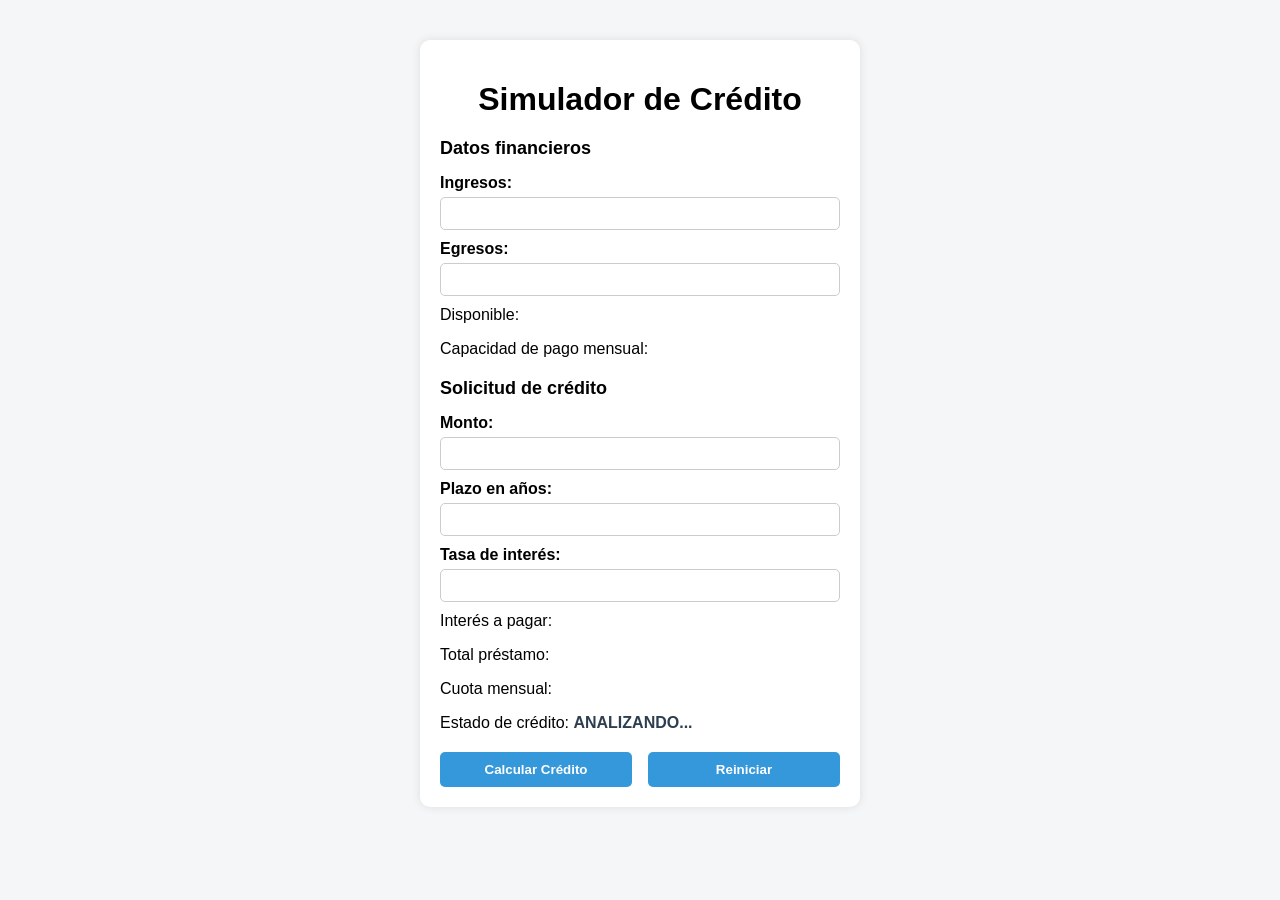
==== simulador.html @ b0c1de0f "Archivos base" ====
<!DOCTYPE html>
<html lang="es">
<head>
    <meta charset="UTF-8">
    <meta name="viewport" content="width=device-width, initial-scale=1.0">
    <title>Simulador de Crédito</title>
    <link rel="stylesheet" href="simulador.css">
</head>
<body>

    <div class="container">
        <h1>Simulador de Crédito</h1>

        <h2>Datos financieros</h2>
        <label for="txtIngresos">Ingresos:</label>
        <input type="text" id="txtIngresos">

        <label for="txtEgresos">Egresos:</label>
        <input type="text" id="txtEgresos">

        <p>Disponible: <span id="spnDisponible"></span></p>
        <p>Capacidad de pago mensual: <span id="spnCapacidadPago"></span></p>

        <h2>Solicitud de crédito</h2>
        <label for="txtMonto">Monto:</label>
        <input type="text" id="txtMonto">

        <label for="txtPlazo">Plazo en años:</label>
        <input type="text" id="txtPlazo">

        <label for="txtTasaInteres">Tasa de interés:</label>
        <input type="text" id="txtTasaInteres">

        <p>Interés a pagar: <span id="spnInteresPagar"></span></p>
        <p>Total préstamo: <span id="spnTotalPrestamo"></span></p>
        <p>Cuota mensual: <span id="spnCuotaMensual"></span></p>
        <p>Estado de crédito: <span id="spnEstadoCredito">ANALIZANDO...</span></p>

        <div class="buttons">
            <button id="btnCalcularCredito">Calcular Crédito</button>
            <button id="btnReiniciar">Reiniciar</button>
        </div>
    </div>

</body>
</html>
---- simulador.css ----
body {
    font-family: Arial, sans-serif;
    background-color: #f4f6f8;
    margin: 0;
    padding: 0;
}

.container {
    width: 400px;
    margin: 40px auto;
    padding: 20px;
    background-color: white;
    border-radius: 10px;
    box-shadow: 0 0 10px rgba(0,0,0,0.1);
}

h1 {
    text-align: center;
    margin-bottom: 20px;
}

h2 {
    margin-top: 20px;
    font-size: 18px;
}

label {
    display: block;
    margin-top: 10px;
    font-weight: bold;
}

input {
    width: 100%;
    padding: 8px;
    margin-top: 5px;
    border-radius: 5px;
    border: 1px solid #ccc;
    box-sizing: border-box;
}

p {
    margin-top: 10px;
}

span {
    font-weight: bold;
    color: #2c3e50;
}

.buttons {
    margin-top: 20px;
    display: flex;
    justify-content: space-between;
}

button {
    width: 48%;
    padding: 10px;
    border: none;
    border-radius: 5px;
    background-color: #3498db;
    color: white;
    font-weight: bold;
    cursor: pointer;
}

button:hover {
    background-color: #2980b9;
}
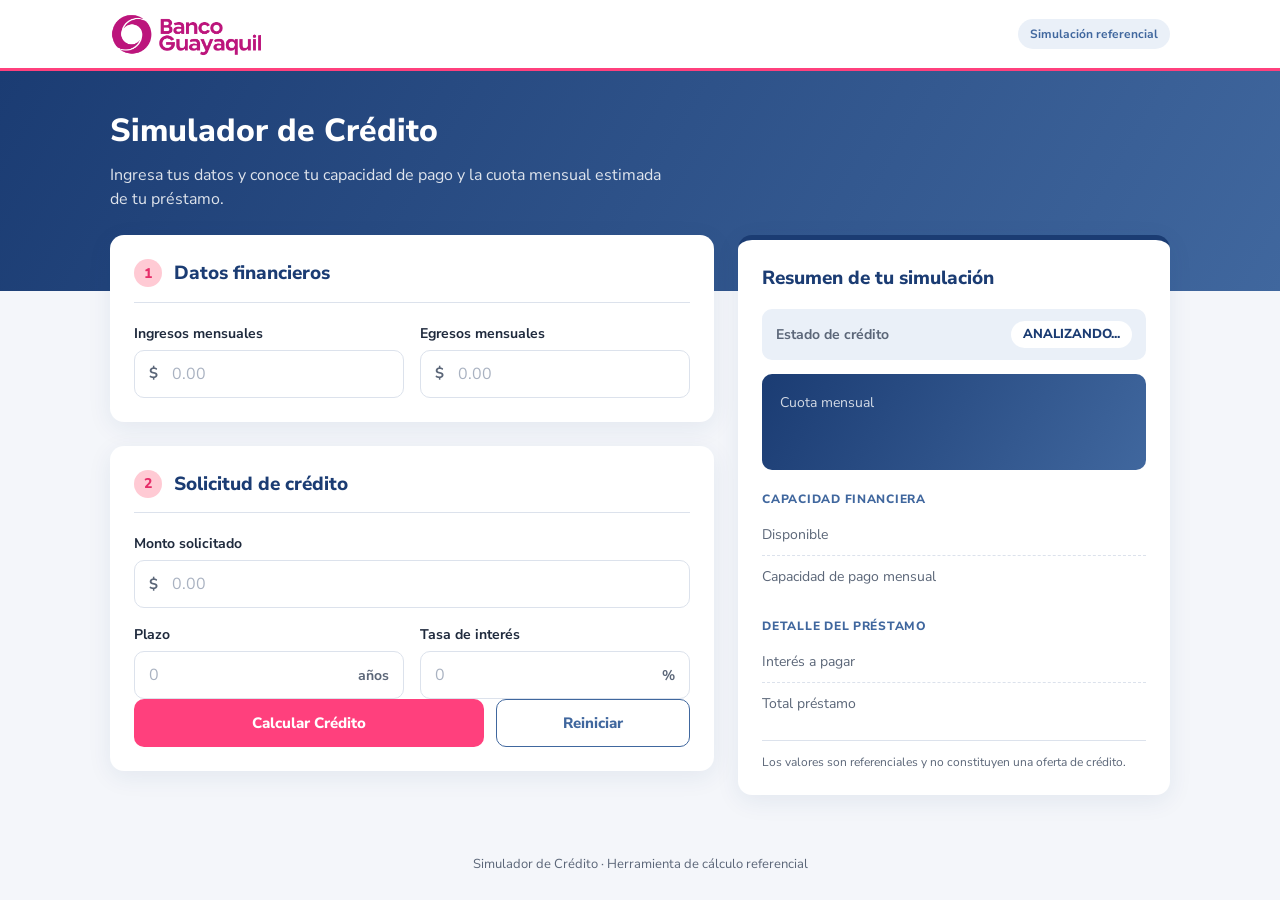
==== commit 77e918ab: "Mejora de vista con IA y creacion de archivo de prompts" ====
--- a/simulador.html
+++ b/simulador.html
@@ -4,43 +4,151 @@
     <meta charset="UTF-8">
     <meta name="viewport" content="width=device-width, initial-scale=1.0">
     <title>Simulador de Crédito</title>
+    <link rel="preconnect" href="https://fonts.googleapis.com">
+    <link rel="preconnect" href="https://fonts.gstatic.com" crossorigin>
+    <link href="https://fonts.googleapis.com/css2?family=Nunito+Sans:wght@400;600;700;800&display=swap" rel="stylesheet">
     <link rel="stylesheet" href="simulador.css">
+    <script src="simulador.js"></script>
+    <script src="funciones.js"></script>
+    <script src="utilitarios.js"></script>
 </head>
 <body>
 
-    <div class="container">
-        <h1>Simulador de Crédito</h1>
+    <!-- Barra superior -->
+    <header class="topbar">
+        <div class="topbar__inner">
+            <div class="brand">
+                <img src="logo.png" alt="Banco Guayaquil" class="brand__logo">
+            </div>
+            <span class="topbar__badge">Simulación referencial</span>
+        </div>
+    </header>
 
-        <h2>Datos financieros</h2>
-        <label for="txtIngresos">Ingresos:</label>
-        <input type="text" id="txtIngresos">
+    <!-- Encabezado -->
+    <section class="hero">
+        <div class="hero__inner">
+            <h1>Simulador de Crédito</h1>
+            <p>Ingresa tus datos y conoce tu capacidad de pago y la cuota mensual estimada de tu préstamo.</p>
+        </div>
+    </section>
 
-        <label for="txtEgresos">Egresos:</label>
-        <input type="text" id="txtEgresos">
+    <main class="container">
 
-        <p>Disponible: <span id="spnDisponible"></span></p>
-        <p>Capacidad de pago mensual: <span id="spnCapacidadPago"></span></p>
+        <!-- Columna de datos -->
+        <div class="panel panel--form">
 
-        <h2>Solicitud de crédito</h2>
-        <label for="txtMonto">Monto:</label>
-        <input type="text" id="txtMonto">
+            <section class="card">
+                <div class="card__header">
+                    <span class="step">1</span>
+                    <h2>Datos financieros</h2>
+                </div>
 
-        <label for="txtPlazo">Plazo en años:</label>
-        <input type="text" id="txtPlazo">
+                <div class="grid-2">
+                    <div class="field">
+                        <label for="txtIngresos">Ingresos mensuales</label>
+                        <div class="input-wrap">
+                            <span class="affix">$</span>
+                            <input type="text" id="txtIngresos" inputmode="decimal" placeholder="0.00" autocomplete="off">
+                        </div>
+                    </div>
 
-        <label for="txtTasaInteres">Tasa de interés:</label>
-        <input type="text" id="txtTasaInteres">
+                    <div class="field">
+                        <label for="txtEgresos">Egresos mensuales</label>
+                        <div class="input-wrap">
+                            <span class="affix">$</span>
+                            <input type="text" id="txtEgresos" inputmode="decimal" placeholder="0.00" autocomplete="off">
+                        </div>
+                    </div>
+                </div>
+            </section>
 
-        <p>Interés a pagar: <span id="spnInteresPagar"></span></p>
-        <p>Total préstamo: <span id="spnTotalPrestamo"></span></p>
-        <p>Cuota mensual: <span id="spnCuotaMensual"></span></p>
-        <p>Estado de crédito: <span id="spnEstadoCredito">ANALIZANDO...</span></p>
+            <section class="card">
+                <div class="card__header">
+                    <span class="step">2</span>
+                    <h2>Solicitud de crédito</h2>
+                </div>
 
-        <div class="buttons">
-            <button id="btnCalcularCredito">Calcular Crédito</button>
-            <button id="btnReiniciar">Reiniciar</button>
+                <div class="field">
+                    <label for="txtMonto">Monto solicitado</label>
+                    <div class="input-wrap">
+                        <span class="affix">$</span>
+                        <input type="text" id="txtMonto" inputmode="decimal" placeholder="0.00" autocomplete="off">
+                    </div>
+                </div>
+
+                <div class="grid-2">
+                    <div class="field">
+                        <label for="txtPlazo">Plazo</label>
+                        <div class="input-wrap">
+                            <input type="text" id="txtPlazo" inputmode="numeric" placeholder="0" autocomplete="off">
+                            <span class="affix affix--end">años</span>
+                        </div>
+                    </div>
+
+                    <div class="field">
+                        <label for="txtTasaInteres">Tasa de interés</label>
+                        <div class="input-wrap">
+                            <input type="text" id="txtTasaInteres" inputmode="decimal" placeholder="0" autocomplete="off">
+                            <span class="affix affix--end">%</span>
+                        </div>
+                    </div>
+                </div>
+
+                <div class="buttons">
+                    <button type="button" id="btnCalcularCredito" class="btn btn--primary" onclick="calcular()">Calcular Crédito</button>
+                    <button type="button" id="btnReiniciar" class="btn btn--secondary">Reiniciar</button>
+                </div>
+            </section>
         </div>
-    </div>
+
+        <!-- Columna de resultados -->
+        <aside class="panel panel--results">
+            <section class="card card--results">
+                <h2 class="results__title">Resumen de tu simulación</h2>
+
+                <div class="status">
+                    <span class="status__label">Estado de crédito</span>
+                    <span id="spnEstadoCredito" class="status__value">ANALIZANDO...</span>
+                </div>
+
+                <div class="highlight">
+                    <span class="highlight__label">Cuota mensual</span>
+                    <span id="spnCuotaMensual" class="highlight__value"></span>
+                </div>
+
+                <h3 class="results__subtitle">Capacidad financiera</h3>
+                <dl class="results">
+                    <div class="results__row">
+                        <dt>Disponible</dt>
+                        <dd><span id="spnDisponible"></span></dd>
+                    </div>
+                    <div class="results__row">
+                        <dt>Capacidad de pago mensual</dt>
+                        <dd><span id="spnCapacidadPago"></span></dd>
+                    </div>
+                </dl>
+
+                <h3 class="results__subtitle">Detalle del préstamo</h3>
+                <dl class="results">
+                    <div class="results__row">
+                        <dt>Interés a pagar</dt>
+                        <dd><span id="spnInteresPagar"></span></dd>
+                    </div>
+                    <div class="results__row results__row--total">
+                        <dt>Total préstamo</dt>
+                        <dd><span id="spnTotalPrestamo"></span></dd>
+                    </div>
+                </dl>
+
+                <p class="disclaimer">Los valores son referenciales y no constituyen una oferta de crédito.</p>
+            </section>
+        </aside>
+
+    </main>
+
+    <footer class="footer">
+        <p>Simulador de Crédito · Herramienta de cálculo referencial</p>
+    </footer>
 
 </body>
 </html>
--- a/simulador.css
+++ b/simulador.css
@@ -1,70 +1,522 @@
+/* =========================================
+   Paleta y variables
+   ========================================= */
+:root {
+    --rosa: #FF407D;
+    --rosa-oscuro: #E62E69;
+    --rosa-claro: #FFCAD4;
+    --azul: #40679E;
+    --azul-oscuro: #1B3C73;
+
+    --fondo: #F4F6FA;
+    --blanco: #FFFFFF;
+    --texto: #1F2A3D;
+    --texto-suave: #5B6678;
+    --borde: #DCE2EC;
+
+    --radio: 14px;
+    --radio-sm: 10px;
+    --sombra: 0 6px 24px rgba(27, 60, 115, 0.08);
+    --fuente: "Nunito Sans", "Segoe UI", Arial, sans-serif;
+}
+
+/* =========================================
+   Base
+   ========================================= */
+*,
+*::before,
+*::after {
+    box-sizing: border-box;
+}
+
 body {
-    font-family: Arial, sans-serif;
-    background-color: #f4f6f8;
     margin: 0;
-    padding: 0;
-}
-
+    font-family: var(--fuente);
+    background-color: var(--fondo);
+    color: var(--texto);
+    line-height: 1.5;
+    -webkit-font-smoothing: antialiased;
+}
+
+h1, h2, h3 {
+    margin: 0;
+    color: var(--azul-oscuro);
+}
+
+/* =========================================
+   Barra superior
+   ========================================= */
+.topbar {
+    background-color: var(--blanco);
+    border-bottom: 3px solid var(--rosa);
+}
+
+.topbar__inner {
+    max-width: 1100px;
+    margin: 0 auto;
+    padding: 12px 20px;
+    display: flex;
+    align-items: center;
+    justify-content: space-between;
+    gap: 12px;
+}
+
+.brand {
+    display: flex;
+    align-items: center;
+    gap: 10px;
+}
+
+.brand__logo {
+    display: block;
+    height: 44px;
+    width: auto;
+    max-width: 100%;
+    flex-shrink: 0;
+}
+
+@media (max-width: 560px) {
+    .brand__logo {
+        height: 36px;
+    }
+}
+
+.brand__text {
+    display: flex;
+    flex-direction: column;
+    line-height: 1.15;
+}
+
+.brand__name {
+    font-weight: 800;
+    font-size: 18px;
+    color: var(--azul-oscuro);
+}
+
+.brand__tag {
+    font-size: 12px;
+    color: var(--texto-suave);
+}
+
+.topbar__badge {
+    font-size: 12px;
+    font-weight: 700;
+    color: var(--azul);
+    background-color: #EAF0F8;
+    padding: 6px 12px;
+    border-radius: 999px;
+    white-space: nowrap;
+}
+
+/* =========================================
+   Encabezado (hero)
+   ========================================= */
+.hero {
+    background: linear-gradient(120deg, var(--azul-oscuro) 0%, var(--azul) 100%);
+    color: var(--blanco);
+}
+
+.hero__inner {
+    max-width: 1100px;
+    margin: 0 auto;
+    padding: 36px 20px 80px;
+}
+
+.hero h1 {
+    color: var(--blanco);
+    font-size: 32px;
+    font-weight: 800;
+}
+
+.hero p {
+    margin: 8px 0 0;
+    max-width: 560px;
+    color: rgba(255, 255, 255, 0.85);
+}
+
+/* =========================================
+   Contenedor principal
+   ========================================= */
 .container {
-    width: 400px;
-    margin: 40px auto;
-    padding: 20px;
-    background-color: white;
-    border-radius: 10px;
-    box-shadow: 0 0 10px rgba(0,0,0,0.1);
-}
-
-h1 {
-    text-align: center;
+    max-width: 1100px;
+    margin: -56px auto 0;
+    padding: 0 20px 40px;
+    display: grid;
+    grid-template-columns: 1.4fr 1fr;
+    gap: 24px;
+    align-items: start;
+}
+
+.panel {
+    display: flex;
+    flex-direction: column;
+    gap: 24px;
+}
+
+.panel--results {
+    position: sticky;
+    top: 20px;
+}
+
+/* =========================================
+   Tarjetas
+   ========================================= */
+.card {
+    background-color: var(--blanco);
+    border-radius: var(--radio);
+    box-shadow: var(--sombra);
+    padding: 24px;
+}
+
+.card__header {
+    display: flex;
+    align-items: center;
+    gap: 12px;
     margin-bottom: 20px;
-}
-
-h2 {
-    margin-top: 20px;
-    font-size: 18px;
+    padding-bottom: 14px;
+    border-bottom: 1px solid var(--borde);
+}
+
+.card__header h2 {
+    font-size: 19px;
+    font-weight: 800;
+}
+
+.step {
+    display: inline-flex;
+    align-items: center;
+    justify-content: center;
+    width: 28px;
+    height: 28px;
+    border-radius: 50%;
+    background-color: var(--rosa-claro);
+    color: var(--rosa-oscuro);
+    font-weight: 800;
+    font-size: 14px;
+}
+
+/* =========================================
+   Campos
+   ========================================= */
+.grid-2 {
+    display: grid;
+    grid-template-columns: 1fr 1fr;
+    gap: 16px;
+}
+
+.field {
+    margin-bottom: 16px;
+}
+
+.grid-2 .field {
+    margin-bottom: 0;
+}
+
+.grid-2 + .buttons,
+.field + .grid-2 {
+    margin-top: 0;
 }
 
 label {
     display: block;
-    margin-top: 10px;
-    font-weight: bold;
+    margin-bottom: 6px;
+    font-size: 14px;
+    font-weight: 700;
+    color: var(--texto);
+}
+
+.input-wrap {
+    display: flex;
+    align-items: center;
+    background-color: var(--blanco);
+    border: 1.5px solid var(--borde);
+    border-radius: var(--radio-sm);
+    transition: border-color 0.2s, box-shadow 0.2s;
+    overflow: hidden;
+}
+
+.input-wrap:focus-within {
+    border-color: var(--azul);
+    box-shadow: 0 0 0 4px rgba(64, 103, 158, 0.15);
+}
+
+.affix {
+    padding: 0 0 0 14px;
+    color: var(--texto-suave);
+    font-weight: 700;
+    font-size: 15px;
+    user-select: none;
+}
+
+.affix--end {
+    padding: 0 14px 0 0;
+    font-size: 14px;
 }
 
 input {
+    flex: 1;
     width: 100%;
-    padding: 8px;
-    margin-top: 5px;
-    border-radius: 5px;
-    border: 1px solid #ccc;
-    box-sizing: border-box;
-}
-
-p {
-    margin-top: 10px;
-}
-
-span {
-    font-weight: bold;
-    color: #2c3e50;
-}
-
+    min-width: 0;
+    padding: 12px 14px;
+    border: none;
+    outline: none;
+    background: transparent;
+    font-family: inherit;
+    font-size: 16px; /* evita zoom automático en iOS */
+    color: var(--texto);
+}
+
+input::placeholder {
+    color: #A9B2C1;
+}
+
+/* =========================================
+   Botones
+   ========================================= */
 .buttons {
-    margin-top: 20px;
-    display: flex;
+    margin-top: 24px;
+    display: flex;
+    gap: 12px;
+}
+
+.btn {
+    flex: 1;
+    padding: 13px 18px;
+    border-radius: var(--radio-sm);
+    font-family: inherit;
+    font-size: 15px;
+    font-weight: 800;
+    cursor: pointer;
+    transition: background-color 0.2s, color 0.2s, border-color 0.2s, transform 0.1s;
+}
+
+.btn:active {
+    transform: translateY(1px);
+}
+
+.btn:focus-visible {
+    outline: 3px solid var(--rosa-claro);
+    outline-offset: 2px;
+}
+
+.btn--primary {
+    flex: 2;
+    border: none;
+    background-color: var(--rosa);
+    color: var(--blanco);
+}
+
+.btn--primary:hover {
+    background-color: var(--rosa-oscuro);
+}
+
+.btn--secondary {
+    border: 1.5px solid var(--azul);
+    background-color: var(--blanco);
+    color: var(--azul);
+}
+
+.btn--secondary:hover {
+    background-color: var(--azul);
+    color: var(--blanco);
+}
+
+/* =========================================
+   Resultados
+   ========================================= */
+.card--results {
+    border-top: 5px solid var(--azul-oscuro);
+}
+
+.results__title {
+    font-size: 19px;
+    font-weight: 800;
+    margin-bottom: 16px;
+}
+
+.results__subtitle {
+    margin: 20px 0 6px;
+    font-size: 12px;
+    font-weight: 800;
+    text-transform: uppercase;
+    letter-spacing: 0.06em;
+    color: var(--azul);
+}
+
+.status {
+    display: flex;
+    align-items: center;
     justify-content: space-between;
-}
-
-button {
-    width: 48%;
-    padding: 10px;
-    border: none;
-    border-radius: 5px;
-    background-color: #3498db;
-    color: white;
-    font-weight: bold;
-    cursor: pointer;
-}
-
-button:hover {
-    background-color: #2980b9;
+    gap: 10px;
+    padding: 12px 14px;
+    border-radius: var(--radio-sm);
+    background-color: #EAF0F8;
+    margin-bottom: 14px;
+}
+
+.status__label {
+    font-size: 14px;
+    font-weight: 700;
+    color: var(--texto-suave);
+}
+
+.status__value {
+    font-size: 13px;
+    font-weight: 800;
+    color: var(--azul-oscuro);
+    background-color: var(--blanco);
+    padding: 4px 12px;
+    border-radius: 999px;
+    text-align: right;
+}
+
+.highlight {
+    display: flex;
+    flex-direction: column;
+    padding: 18px;
+    border-radius: var(--radio-sm);
+    background: linear-gradient(120deg, var(--azul-oscuro), var(--azul));
+    color: var(--blanco);
+}
+
+.highlight__label {
+    font-size: 14px;
+    color: rgba(255, 255, 255, 0.8);
+}
+
+.highlight__value {
+    font-size: 30px;
+    font-weight: 800;
+    min-height: 1.3em;
+    color: var(--blanco);
+    word-break: break-word;
+}
+
+.results {
+    margin: 0;
+}
+
+.results__row {
+    display: flex;
+    justify-content: space-between;
+    align-items: baseline;
+    gap: 12px;
+    padding: 10px 0;
+    border-bottom: 1px dashed var(--borde);
+}
+
+.results__row:last-child {
+    border-bottom: none;
+}
+
+.results dt {
+    font-size: 14px;
+    color: var(--texto-suave);
+}
+
+.results dd {
+    margin: 0;
+    text-align: right;
+}
+
+.results dd span {
+    font-weight: 800;
+    color: var(--azul-oscuro);
+    word-break: break-word;
+}
+
+.results__row--total dd span {
+    color: var(--rosa-oscuro);
+    font-size: 17px;
+}
+
+.disclaimer {
+    margin: 16px 0 0;
+    padding-top: 12px;
+    border-top: 1px solid var(--borde);
+    font-size: 12px;
+    color: var(--texto-suave);
+}
+
+/* =========================================
+   Pie
+   ========================================= */
+.footer {
+    text-align: center;
+    padding: 20px;
+    font-size: 13px;
+    color: var(--texto-suave);
+}
+
+.footer p {
+    margin: 0;
+}
+
+/* =========================================
+   Tablet
+   ========================================= */
+@media (max-width: 900px) {
+    .container {
+        grid-template-columns: 1fr;
+    }
+
+    .panel--results {
+        position: static;
+    }
+}
+
+/* =========================================
+   Celular
+   ========================================= */
+@media (max-width: 560px) {
+    .topbar__inner {
+        padding: 10px 16px;
+    }
+
+    .topbar__badge {
+        display: none;
+    }
+
+    .hero__inner {
+        padding: 24px 16px 68px;
+    }
+
+    .hero h1 {
+        font-size: 25px;
+    }
+
+    .hero p {
+        font-size: 15px;
+    }
+
+    .container {
+        padding: 0 16px 32px;
+        gap: 16px;
+    }
+
+    .panel {
+        gap: 16px;
+    }
+
+    .card {
+        padding: 18px;
+    }
+
+    .grid-2 {
+        grid-template-columns: 1fr;
+        gap: 0;
+    }
+
+    .grid-2 .field {
+        margin-bottom: 16px;
+    }
+
+    .buttons {
+        flex-direction: column;
+        margin-top: 8px;
+    }
+
+    .highlight__value {
+        font-size: 26px;
+    }
 }
